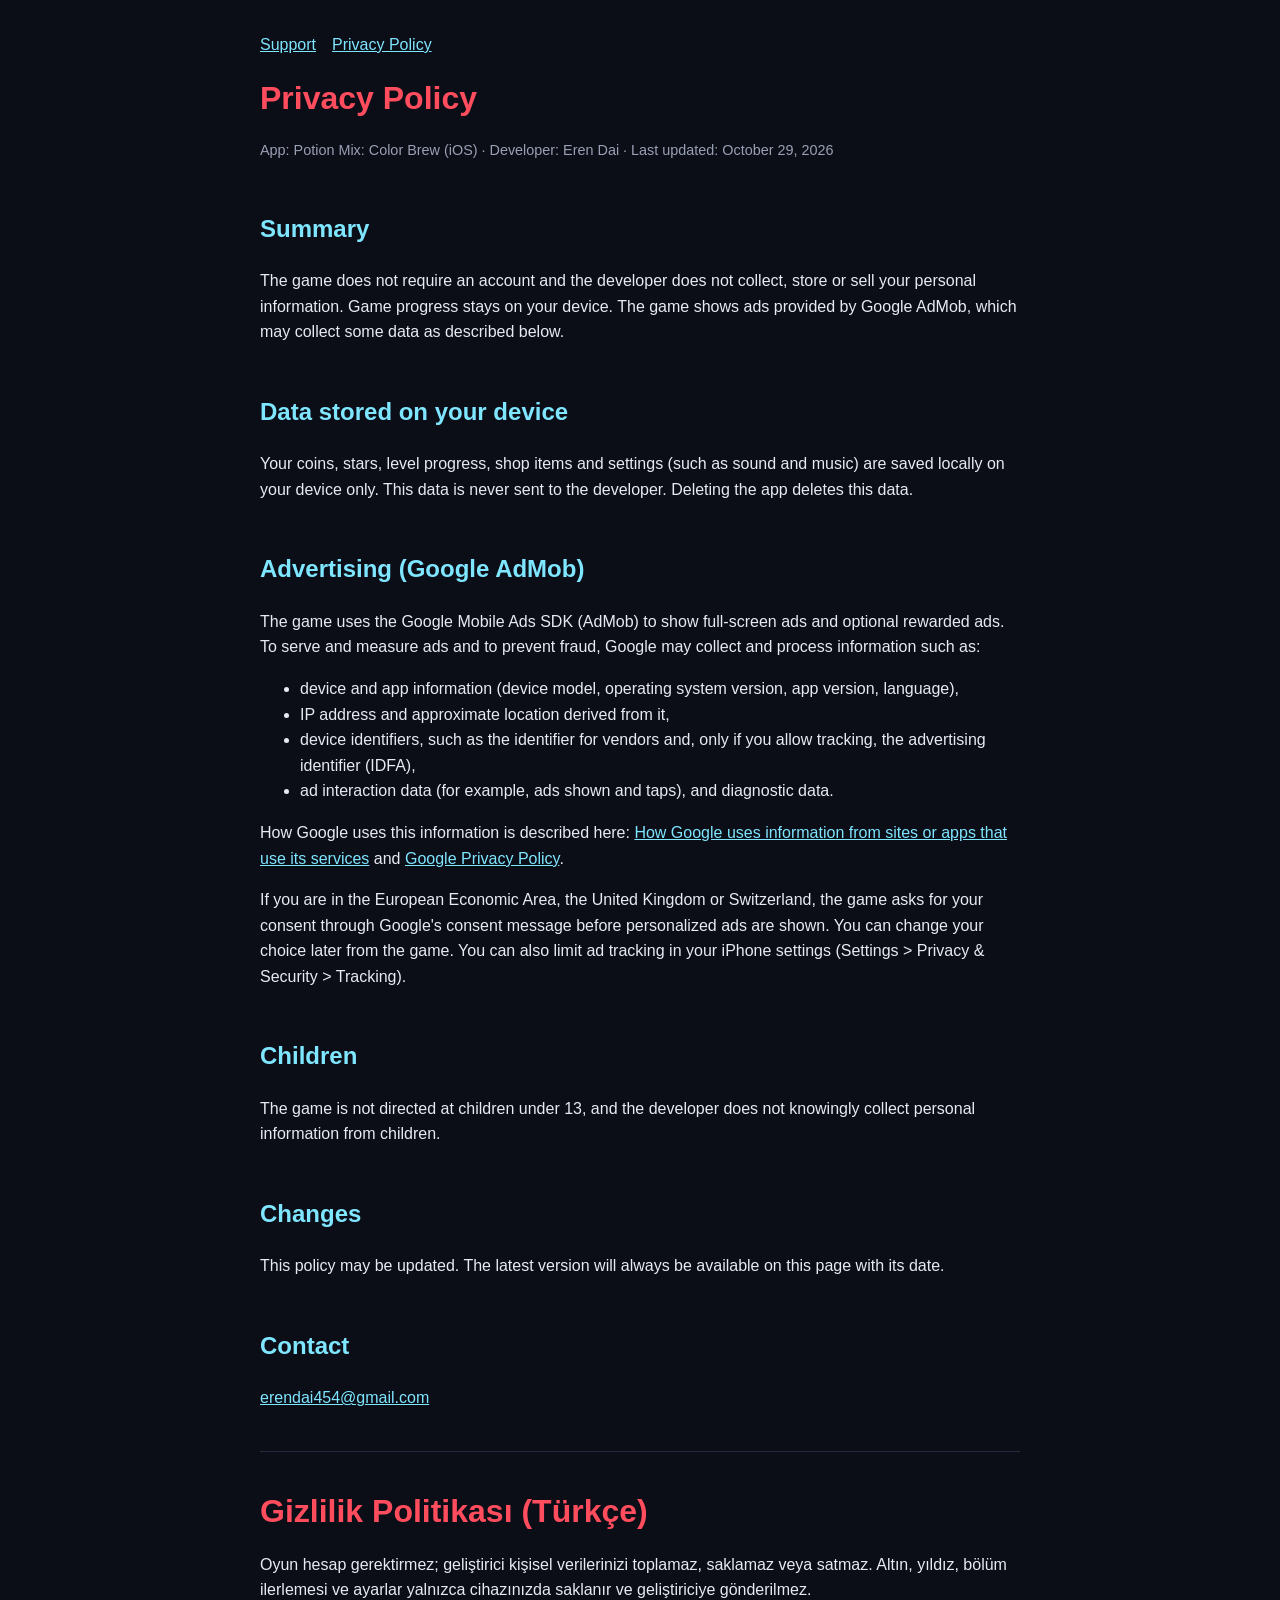
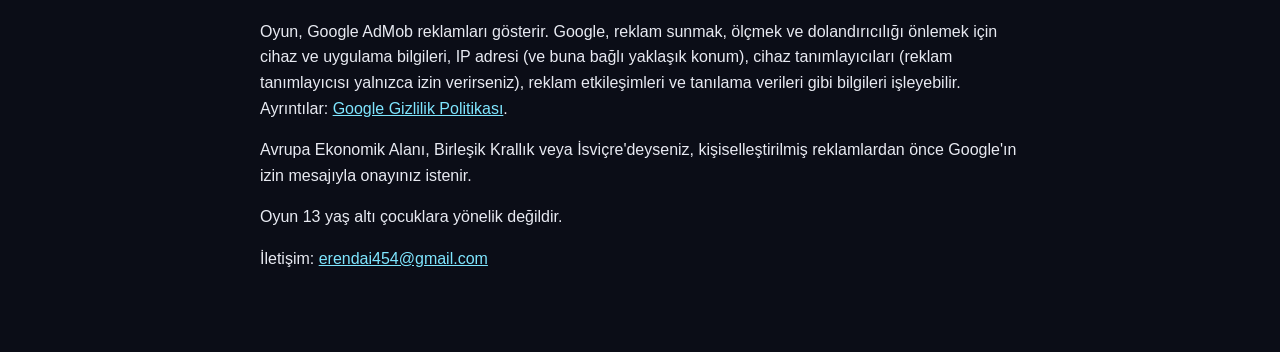
==== potion-mix-privacy.html @ 30f42433 "Add Potion Mix: Color Brew support and privacy pages Co-Authored-By: Claude Opus 5.5 <noreply@anthro" ====
<!doctype html>
<html lang="en">
<head>
<meta charset="utf-8">
<meta name="viewport" content="width=device-width,initial-scale=1">
<title>Potion Mix: Color Brew – Privacy Policy</title>
<link rel="stylesheet" href="style.css">
</head>
<body>
<main>
<nav><a href="potion-mix.html">Support</a><a href="potion-mix-privacy.html">Privacy Policy</a></nav>
<h1>Privacy Policy</h1>
<p class="muted">App: Potion Mix: Color Brew (iOS) · Developer: Eren Dai · Last updated: October 29, 2026</p>

<h2>Summary</h2>
<p>The game does not require an account and the developer does not collect, store or sell your personal information. Game progress stays on your device. The game shows ads provided by Google AdMob, which may collect some data as described below.</p>

<h2>Data stored on your device</h2>
<p>Your coins, stars, level progress, shop items and settings (such as sound and music) are saved locally on your device only. This data is never sent to the developer. Deleting the app deletes this data.</p>

<h2>Advertising (Google AdMob)</h2>
<p>The game uses the Google Mobile Ads SDK (AdMob) to show full-screen ads and optional rewarded ads. To serve and measure ads and to prevent fraud, Google may collect and process information such as:</p>
<ul>
<li>device and app information (device model, operating system version, app version, language),</li>
<li>IP address and approximate location derived from it,</li>
<li>device identifiers, such as the identifier for vendors and, only if you allow tracking, the advertising identifier (IDFA),</li>
<li>ad interaction data (for example, ads shown and taps), and diagnostic data.</li>
</ul>
<p>How Google uses this information is described here: <a href="https://policies.google.com/technologies/partner-sites">How Google uses information from sites or apps that use its services</a> and <a href="https://policies.google.com/privacy">Google Privacy Policy</a>.</p>
<p>If you are in the European Economic Area, the United Kingdom or Switzerland, the game asks for your consent through Google's consent message before personalized ads are shown. You can change your choice later from the game. You can also limit ad tracking in your iPhone settings (Settings &gt; Privacy &amp; Security &gt; Tracking).</p>

<h2>Children</h2>
<p>The game is not directed at children under 13, and the developer does not knowingly collect personal information from children.</p>

<h2>Changes</h2>
<p>This policy may be updated. The latest version will always be available on this page with its date.</p>

<h2>Contact</h2>
<p><a href="mailto:erendai454@gmail.com">erendai454@gmail.com</a></p>

<hr>
<h1>Gizlilik Politikası (Türkçe)</h1>
<p>Oyun hesap gerektirmez; geliştirici kişisel verilerinizi toplamaz, saklamaz veya satmaz. Altın, yıldız, bölüm ilerlemesi ve ayarlar yalnızca cihazınızda saklanır ve geliştiriciye gönderilmez.</p>
<p>Oyun, Google AdMob reklamları gösterir. Google, reklam sunmak, ölçmek ve dolandırıcılığı önlemek için cihaz ve uygulama bilgileri, IP adresi (ve buna bağlı yaklaşık konum), cihaz tanımlayıcıları (reklam tanımlayıcısı yalnızca izin verirseniz), reklam etkileşimleri ve tanılama verileri gibi bilgileri işleyebilir. Ayrıntılar: <a href="https://policies.google.com/privacy">Google Gizlilik Politikası</a>.</p>
<p>Avrupa Ekonomik Alanı, Birleşik Krallık veya İsviçre'deyseniz, kişiselleştirilmiş reklamlardan önce Google'ın izin mesajıyla onayınız istenir.</p>
<p>Oyun 13 yaş altı çocuklara yönelik değildir.</p>
<p>İletişim: <a href="mailto:erendai454@gmail.com">erendai454@gmail.com</a></p>
</main>
</body>
</html>
---- style.css ----
:root{color-scheme:dark}
body{margin:0;background:#0b0d17;color:#e8eaf2;font:16px/1.6 -apple-system,BlinkMacSystemFont,"Segoe UI",Roboto,sans-serif}
main{max-width:760px;margin:0 auto;padding:32px 16px 64px}
h1{color:#ff4d5e;line-height:1.2}
h2{margin-top:2em;color:#7fe6ff}
a{color:#7fe6ff}
.muted{color:#9aa0b4;font-size:.9em}
hr{border:0;border-top:1px solid #262a3d;margin:40px 0}
nav a{margin-right:16px}
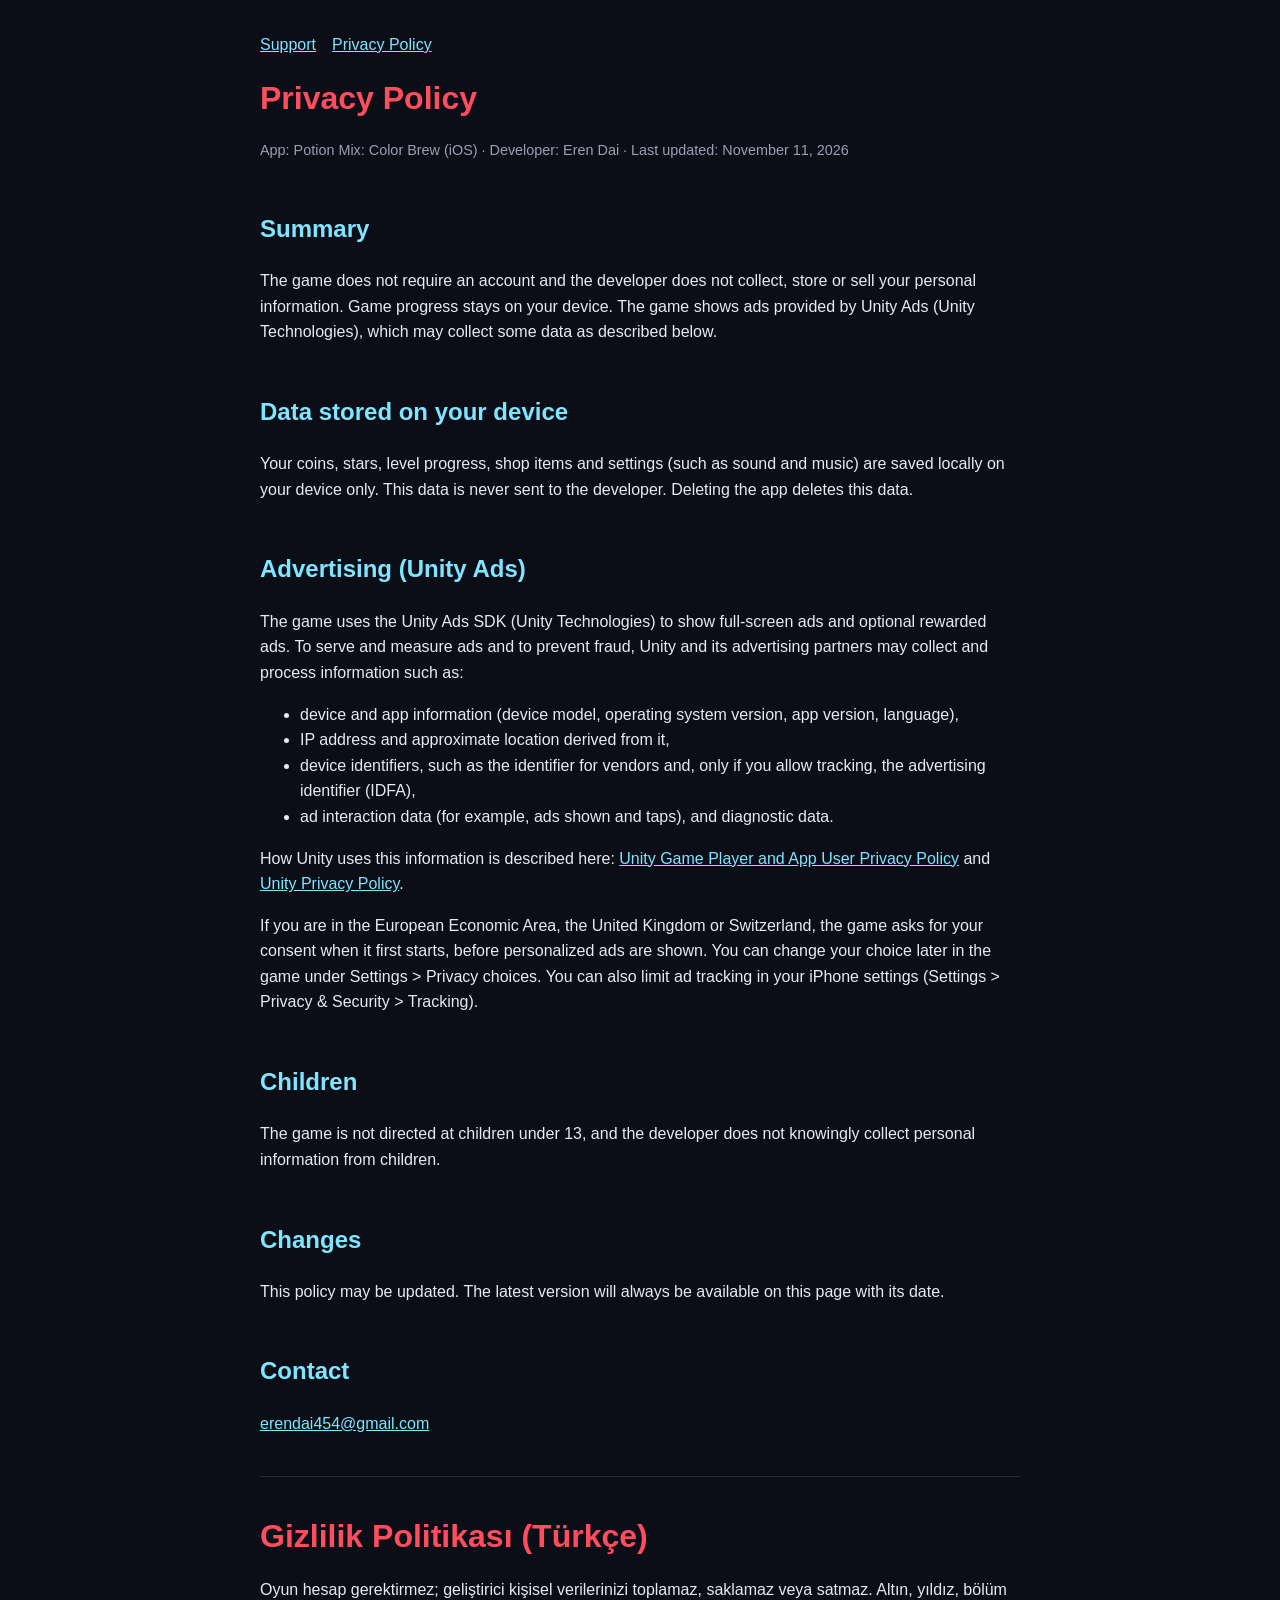
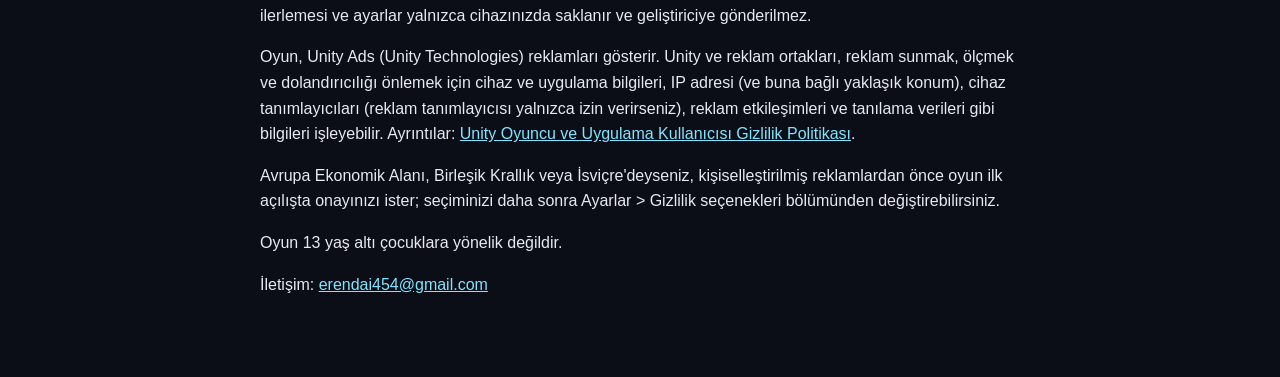
==== commit e1a21dcc: "Potion Mix privacy policy: ads now come from Unity Ads Co-Authored-By: Claude Opus 5.5 <noreply@anth" ====
--- a/potion-mix-privacy.html
+++ b/potion-mix-privacy.html
@@ -10,24 +10,24 @@
 <main>
 <nav><a href="potion-mix.html">Support</a><a href="potion-mix-privacy.html">Privacy Policy</a></nav>
 <h1>Privacy Policy</h1>
-<p class="muted">App: Potion Mix: Color Brew (iOS) · Developer: Eren Dai · Last updated: October 29, 2026</p>
+<p class="muted">App: Potion Mix: Color Brew (iOS) · Developer: Eren Dai · Last updated: November 11, 2026</p>
 
 <h2>Summary</h2>
-<p>The game does not require an account and the developer does not collect, store or sell your personal information. Game progress stays on your device. The game shows ads provided by Google AdMob, which may collect some data as described below.</p>
+<p>The game does not require an account and the developer does not collect, store or sell your personal information. Game progress stays on your device. The game shows ads provided by Unity Ads (Unity Technologies), which may collect some data as described below.</p>
 
 <h2>Data stored on your device</h2>
 <p>Your coins, stars, level progress, shop items and settings (such as sound and music) are saved locally on your device only. This data is never sent to the developer. Deleting the app deletes this data.</p>
 
-<h2>Advertising (Google AdMob)</h2>
-<p>The game uses the Google Mobile Ads SDK (AdMob) to show full-screen ads and optional rewarded ads. To serve and measure ads and to prevent fraud, Google may collect and process information such as:</p>
+<h2>Advertising (Unity Ads)</h2>
+<p>The game uses the Unity Ads SDK (Unity Technologies) to show full-screen ads and optional rewarded ads. To serve and measure ads and to prevent fraud, Unity and its advertising partners may collect and process information such as:</p>
 <ul>
 <li>device and app information (device model, operating system version, app version, language),</li>
 <li>IP address and approximate location derived from it,</li>
 <li>device identifiers, such as the identifier for vendors and, only if you allow tracking, the advertising identifier (IDFA),</li>
 <li>ad interaction data (for example, ads shown and taps), and diagnostic data.</li>
 </ul>
-<p>How Google uses this information is described here: <a href="https://policies.google.com/technologies/partner-sites">How Google uses information from sites or apps that use its services</a> and <a href="https://policies.google.com/privacy">Google Privacy Policy</a>.</p>
-<p>If you are in the European Economic Area, the United Kingdom or Switzerland, the game asks for your consent through Google's consent message before personalized ads are shown. You can change your choice later from the game. You can also limit ad tracking in your iPhone settings (Settings &gt; Privacy &amp; Security &gt; Tracking).</p>
+<p>How Unity uses this information is described here: <a href="https://unity.com/legal/game-player-and-app-user-privacy-policy">Unity Game Player and App User Privacy Policy</a> and <a href="https://unity.com/legal/privacy-policy">Unity Privacy Policy</a>.</p>
+<p>If you are in the European Economic Area, the United Kingdom or Switzerland, the game asks for your consent when it first starts, before personalized ads are shown. You can change your choice later in the game under Settings &gt; Privacy choices. You can also limit ad tracking in your iPhone settings (Settings &gt; Privacy &amp; Security &gt; Tracking).</p>
 
 <h2>Children</h2>
 <p>The game is not directed at children under 13, and the developer does not knowingly collect personal information from children.</p>
@@ -41,8 +41,8 @@
 <hr>
 <h1>Gizlilik Politikası (Türkçe)</h1>
 <p>Oyun hesap gerektirmez; geliştirici kişisel verilerinizi toplamaz, saklamaz veya satmaz. Altın, yıldız, bölüm ilerlemesi ve ayarlar yalnızca cihazınızda saklanır ve geliştiriciye gönderilmez.</p>
-<p>Oyun, Google AdMob reklamları gösterir. Google, reklam sunmak, ölçmek ve dolandırıcılığı önlemek için cihaz ve uygulama bilgileri, IP adresi (ve buna bağlı yaklaşık konum), cihaz tanımlayıcıları (reklam tanımlayıcısı yalnızca izin verirseniz), reklam etkileşimleri ve tanılama verileri gibi bilgileri işleyebilir. Ayrıntılar: <a href="https://policies.google.com/privacy">Google Gizlilik Politikası</a>.</p>
-<p>Avrupa Ekonomik Alanı, Birleşik Krallık veya İsviçre'deyseniz, kişiselleştirilmiş reklamlardan önce Google'ın izin mesajıyla onayınız istenir.</p>
+<p>Oyun, Unity Ads (Unity Technologies) reklamları gösterir. Unity ve reklam ortakları, reklam sunmak, ölçmek ve dolandırıcılığı önlemek için cihaz ve uygulama bilgileri, IP adresi (ve buna bağlı yaklaşık konum), cihaz tanımlayıcıları (reklam tanımlayıcısı yalnızca izin verirseniz), reklam etkileşimleri ve tanılama verileri gibi bilgileri işleyebilir. Ayrıntılar: <a href="https://unity.com/legal/game-player-and-app-user-privacy-policy">Unity Oyuncu ve Uygulama Kullanıcısı Gizlilik Politikası</a>.</p>
+<p>Avrupa Ekonomik Alanı, Birleşik Krallık veya İsviçre'deyseniz, kişiselleştirilmiş reklamlardan önce oyun ilk açılışta onayınızı ister; seçiminizi daha sonra Ayarlar &gt; Gizlilik seçenekleri bölümünden değiştirebilirsiniz.</p>
 <p>Oyun 13 yaş altı çocuklara yönelik değildir.</p>
 <p>İletişim: <a href="mailto:erendai454@gmail.com">erendai454@gmail.com</a></p>
 </main>
